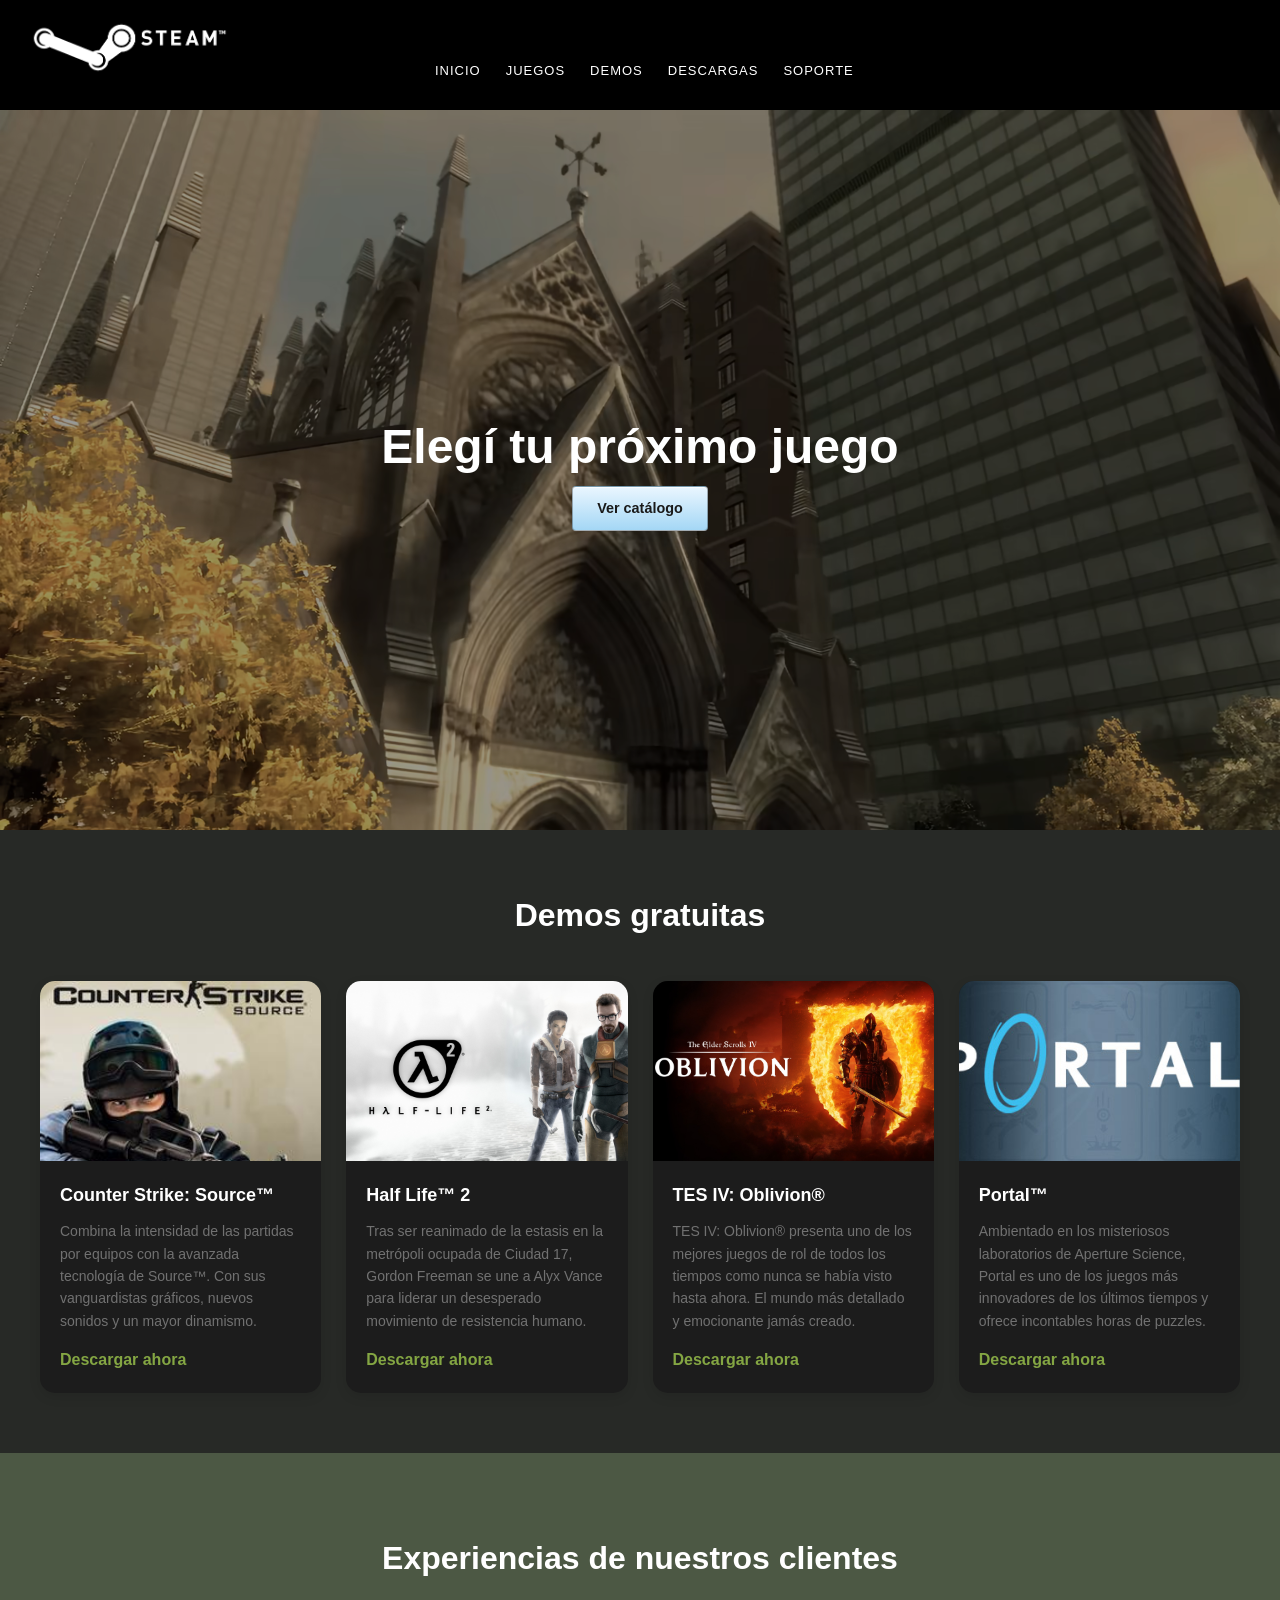
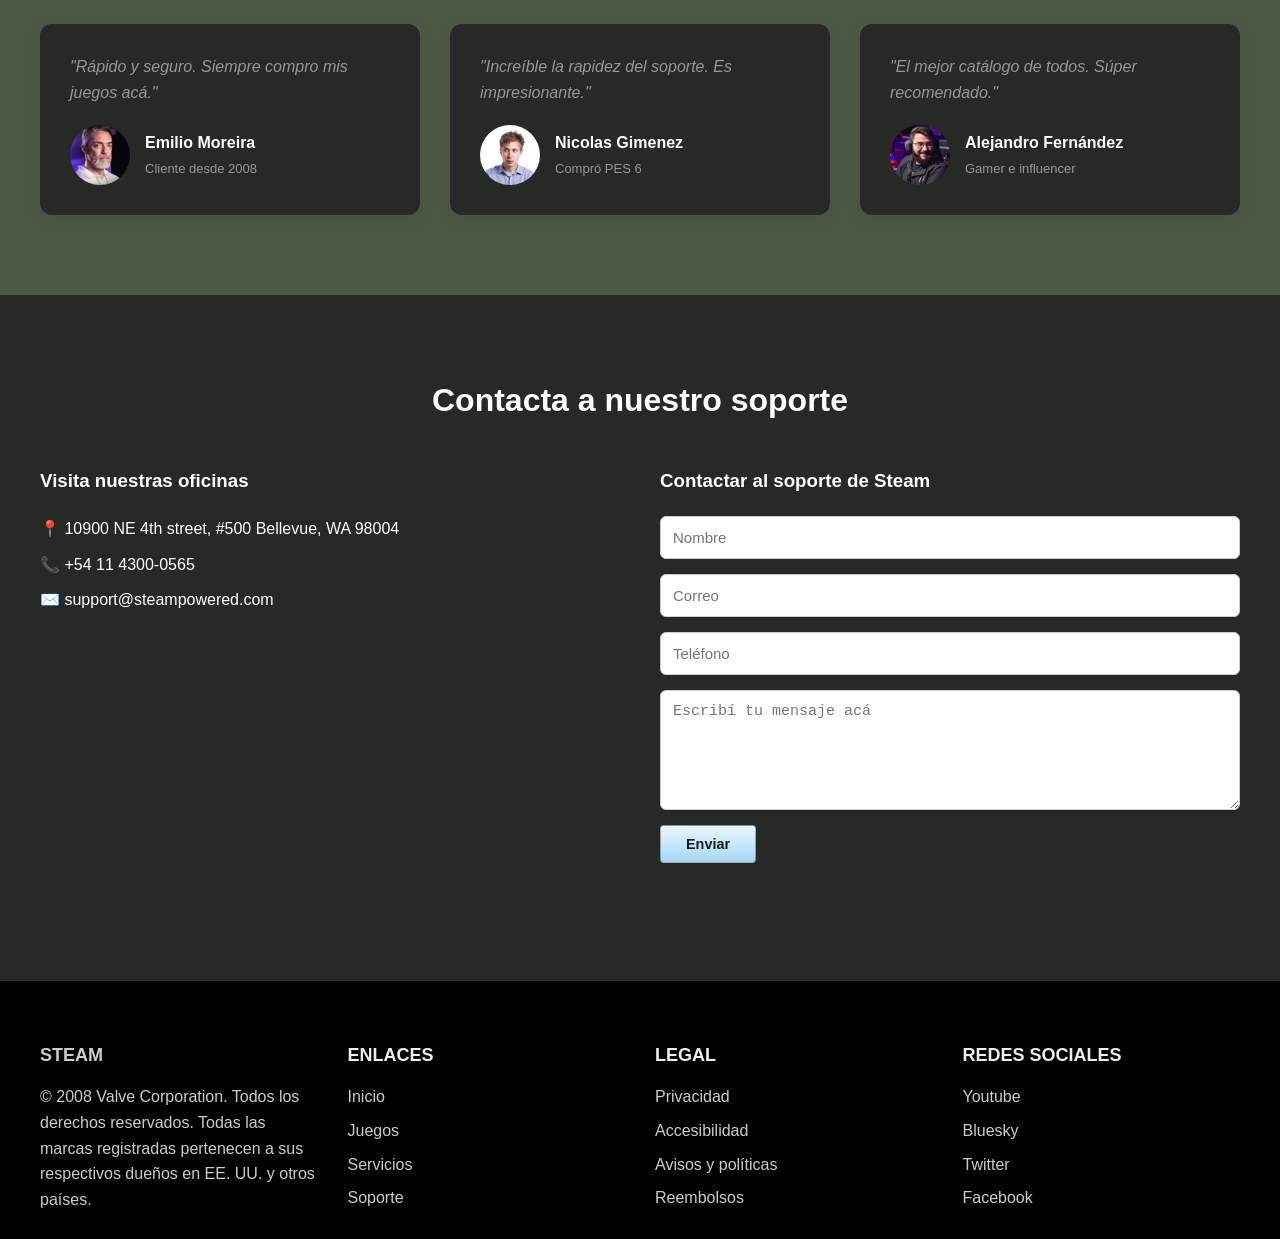
==== index.html @ 2b6a87e7 "first commit" ====
<!DOCTYPE html>
<html>

    <head>
        <meta charset="utf-8">
        <meta http-equiv="X-UA-Compatible" content="IE=edge">
        <title>Steam 2008</title>
        <meta name="description" content="">
        <meta name="viewport" content="width=device-width, initial-scale=1">
        <link rel="stylesheet" href="css/styles.css">
    </head>


    <body>

        <!-- Encabezado -->
        <header class="header">
            <h1 class="logo">
                <a href="index.html">
                    <img src="img/steam.png" alt="Logo de Steam">
                </a>
            </h1>

            <!-- Lista de navegación -->
            <nav class="nav">
                <ul>
                    <li><a href="index.html">Inicio</a></li>
                    <li><a href="juegos.html">Juegos</a></li>
                    <li><a href="#demos">Demos</a></li>
                    <li><a href="#descargas">Descargas</a></li>
                    <li><a href="#contacto">Soporte</a></li>
                </ul>
            </nav>
        </header>


        <main>

            <!-- Video principal -->
            <section class="trailergta" id="trailergta">
                <video autoplay muted loop playsinline class="trailergta-video">
                    <source src="video/gtaiv.mp4" type="video/mp4">
                    Tu navegador no soporta HTML5.
                </video>
                <div class="trailergta-content">
                    <h2>Elegí tu próximo juego</h2>
                    <a href="juegos.html" class="btn">Ver catálogo</a>
                </div>
            </section>

            <!-- Sección "Demos" -->
            <section class="steam-section" id="demos">
                <h2 class="section-title">Demos gratuitas</h2>
                <div class="cards-container">
                    <!-- Card 1 -->
                    <div class="card">
                        <img src="img/cssou.png" alt="Counter Strike: Source">
                        <div class="card-content">
                            <h3>Counter Strike: Source™</h3>
                            <p>Combina la intensidad de las partidas por equipos con la avanzada tecnología de Source™. Con sus vanguardistas gráficos, nuevos sonidos y un mayor dinamismo.</p>
                            <a href="#cssource">Descargar ahora</a>
                        </div>
                    </div>
                    <!-- Card 2 -->
                    <div class="card">
                        <img src="img/halflife2.png" alt="Half Life 2">
                        <div class="card-content">
                            <h3>Half Life™ 2</h3>
                            <p>Tras ser reanimado de la estasis en la metrópoli ocupada de Ciudad 17, Gordon Freeman se une a Alyx Vance para liderar un desesperado movimiento de resistencia humano.</p>
                            <a href="#halflife2">Descargar ahora</a>
                        </div>
                    </div>
                    <!-- Card 3 -->
                    <div class="card">
                        <img src="img/oblivion.png" alt="The Elder Scrolls IV: Oblivion">
                        <div class="card-content">
                            <h3>TES IV: Oblivion®</h3>
                            <p>TES IV: Oblivion® presenta uno de los mejores juegos de rol de todos los tiempos como nunca se había visto hasta ahora. El mundo más detallado y emocionante jamás creado.</p>
                            <a href="#oblivion">Descargar ahora</a>
                        </div>
                    </div>
                    <!-- Card 4 -->
                    <div class="card">
                        <img src="img/portal.png" alt="Portal">
                        <div class="card-content">
                            <h3>Portal™</h3>
                            <p>Ambientado en los misteriosos laboratorios de Aperture Science, Portal es uno de los juegos más innovadores de los últimos tiempos y ofrece incontables horas de puzzles. </p>
                            <a href="#portal">Descargar ahora</a>
                        </div>
                    </div>
                </div>
            </section>

            <!-- Sección "Reseñas" -->
            <section class="resenias-section" id="resenias-section">
                <h2 class="section-title">Experiencias de nuestros clientes</h2>
                <div class="resenias-container">
                    <!-- Reseña 1 -->
                    <div class="resenia-card">
                        <p class="resenia-text">
                            "Rápido y seguro. Siempre compro mis juegos acá."
                        </p>
                        <div class="resenia-author">
                            <img src="img/emilio.png" alt="Cliente 1">
                            <div>
                                <h4>Emilio Moreira</h4>
                                <span>Cliente desde 2008</span>
                            </div>
                        </div>
                    </div>
                    <!-- Reseña 2 -->
                    <div class="resenia-card">
                        <p class="resenia-text">
                            "Increíble la rapidez del soporte. Es impresionante."
                        </p>
                        <div class="resenia-author">
                            <img src="img/man.png" alt="Cliente 2">
                            <div>
                                <h4>Nicolas Gimenez</h4>
                                <span>Compró PES 6</span>
                            </div>
                        </div>
                    </div>
                    <!-- Reseña 3 -->
                    <div class="resenia-card">
                        <p class="resenia-text">
                            "El mejor catálogo de todos. Súper recomendado."
                        </p>
                        <div class="resenia-author">
                            <img src="img/alex.png" alt="Cliente 3">
                            <div>
                                <h4>Alejandro Fernández</h4>
                                <span>Gamer e influencer</span>
                            </div>
                        </div>
                    </div>
                </div>
            </section>

            <!-- Sección "Contacto" -->
            <section class="contacto-section" id="contacto">
                <h2 class="section-title">Contacta a nuestro soporte</h2>
                <div class="contacto-container">
                    <div class="contacto-info">
                        <h3>Visita nuestras oficinas</h3>
                        <p>📍 10900 NE 4th street, #500 Bellevue, WA 98004</p>
                        <p>📞 +54 11 4300-0565</p>
                        <p>✉️ support@steampowered.com</p>
                        <iframe src="https://www.google.com/maps/embed?pb=!1m18!1m12!1m3!1d2689.6180397814396!2d-122.1944736!3d47.6141163!2m3!1f0!2f0!3f0!3m2!1i1024!2i768!4f13.1!3m3!1m2!1s0x54906c88328527ff%3A0x90a2f44c2fe82c11!2s10900%20NE%204th%20St%20Unit%20500%2C%20Bellevue%2C%20WA%2098004%2C%20EE.%20UU.!5e0!3m2!1ses!2sar!4v1777918383799!5m2!1ses!2sar" width="600" height="450" style="border:0;" allowfullscreen="" loading="lazy" referrerpolicy="no-referrer-when-downgrade"></iframe>
                    </div>
                    <!-- Formulario -->
                    <div class="contacto-form">
                        <h3>Contactar al soporte de Steam</h3>
                        <form>
                            <input type="text" placeholder="Nombre" required>
                            <input type="email" placeholder="Correo" required>
                            <input type="tel" placeholder="Teléfono">
                            <textarea placeholder="Escribí tu mensaje acá" required></textarea>
                            <button type="submit" class="btn">Enviar</button>
                        </form>
                    </div>
                </div>
            </section>

        </main>


        <footer class="footer">

            <div class="footer-container">
                <!-- Columna 1 -->
                <div class="footer-box">
                    <a href="index.html"><h3>STEAM</h3></a>
                    <p>© 2008 Valve Corporation. Todos los derechos reservados. Todas las marcas registradas pertenecen a sus respectivos dueños en EE. UU. y otros países.</p>
                </div>

                <!-- Columna 2 -->
                <div class="footer-box">
                    <h3>ENLACES</h3>
                    <ul>
                        <li><a href="index.html">Inicio</a></li>
                        <li><a href="juegos.html">Juegos</a></li>
                        <li><a href="#servicios">Servicios</a></li>
                        <li><a href="#contacto">Soporte</a></li>
                    </ul>
                </div>

                <!-- Columna 3 -->
                <div class="footer-box">
                    <h3>LEGAL</h3>
                    <ul>
                        <li><a href="#privacidad">Privacidad</a></li>
                        <li><a href="#accesibilidad">Accesibilidad</a></li>
                        <li><a href="#politicas">Avisos y políticas</a></li>
                        <li><a href="#reembolsos">Reembolsos</a></li>
                    </ul>
                </div>

                <!-- Columna 4 -->
                <div class="footer-box">
                    <h3>REDES SOCIALES</h3>
                    <ul>
                        <li><a href="https://www.youtube.com/@Steam">Youtube</a></li>
                        <li><a href="https://bsky.app/profile/steampowered.com">Bluesky</a></li>
                        <li><a href="https://twitter.com/steam">Twitter</a></li>
                        <li><a href="https://www.facebook.com/Steam/">Facebook</a></li>
                    </ul>
                </div>
            </div>

        </footer>

    </body>

</html>
---- css/styles.css ----
/* Reseteo */
* {
    margin: 0;
    padding: 0;
    box-sizing: border-box;
}


body {
    margin: 0;
    font-family: Arial, Helvetica, sans-serif;
    line-height: 1.6;
    background-color: #4c5844;
    color: #ffffff;
}


.container {
width: 90%;
max-width: 1200px;
margin: auto;
}


/* Header */
.header {
    background: #000000;
    color: #fff;
    padding: 20px 0;

    display: flex;
    align-items: center;
    gap: 40px;
}


.header h1 {
margin: 0px;
margin-left: 30px;
}

.nav {
    flex: 1;
    display: flex;
    justify-content: center;
    margin-top: 30px;
    margin-right: 260px;
}

.nav ul {
    display: flex;
    gap: 25px;
    margin: 0;
    padding: 0;
    list-style: none;
}

.nav a {
    color: #fff;
    text-decoration: none;
    text-transform: uppercase;
    font-size: 13px;
    letter-spacing: 1px;
}

.logo img {
    height: 55px;
    width: auto;
}


/* Video principal */
.trailergta {
    position: relative;
    height: 80vh;
    overflow: hidden;
}

.trailergta-video {
    position: absolute;
    top: 0;
    left: 0;
    width: 100%;
    height: 100%;
    object-fit: cover;
}

.trailergta-content {
    position: relative;
    z-index: 2;
    height: 100%;

    display: flex;
    flex-direction: column;
    justify-content: center;
    align-items: center;

    text-align: center;
    color: white;
    background: rgba(0, 0, 0, 0.4);
}

.trailergta-content h2 {
    font-size: 3rem;
}

.trailergta-content p {
    margin: 15px 0;
}


/* Boton */
.btn {
    display: inline-block;
    padding: 10px 24px;

    background: linear-gradient(to top, #a4d7f5, #eaf6ff);
    color: #1a1a1a;

    font-size: 0.9rem;
    font-weight: bold;
    text-decoration: none;

    border-radius: 4px;
    border: 1px solid rgba(0, 0, 0, 0.3);

    box-shadow: inset 0 1px 0 rgba(255,255,255,0.7);

    transition: all 0.2s ease;
}


.btn:hover {
    background: linear-gradient(to top, #8ecdf0, #dff3ff);
}


.btn:active {
    background: linear-gradient(to top, #7fc4eb, #d0ecff);
}


/* Seccion Productos / Juegos / Catálogo */
.store {
    flex: 1;
    min-height: 72vh;
    background: #4c5844;
    padding: 63px;
    display: flex;
    align-items: flex-start;
}

.store-container {
    flex: 1;
    width: 100%;
    max-width: 1500px;
    margin: 0 auto;
    background: #232323;
    padding: 20px;
    display: grid;
    grid-template-columns: 250px 1fr;
    gap: 20px;
    box-shadow: 0 0 25px rgba(0,0,0,0.7);
}

/* Sidebar */
.sidebar {
    color: #c6d4df;
}

.sidebar ul {
    list-style: none;
    padding: 0;
}

.sidebar li {
    margin: 10px 0;
}

.sidebar a {
    color: #61c5ff;
    text-decoration: none;
}

.sidebar a:hover {
    text-decoration: underline;
}

/* Barra de busqueda*/
.search-box {
    display: flex;
    margin-bottom: 20px;
}

.search-box input {
    flex: 1;
    padding: 6px;
    background: #111;
    border: 1px solid #555;
    color: #ccc;
}

.search-box button {
    padding: 6px 10px;
    background: #333;
    border: 1px solid #555;
    color: #fff;
    cursor: pointer;
}

/* Banner */
.banner {
    grid-column: 1 / -1;
    width: 100%;
}

.banner img {
    width: 100%;
    display: block;
}

/* Slide */
.slider {
    display: flex;
    align-items: center;
    justify-content: space-between;
}

.slide {
    width: 100%;
    max-width: 1280px;
    margin: auto;
    text-align: center;
}

.slide img {
    width: 100%;
    height: 720px;
    object-fit: contain;
}

/* Info juegos*/
.info h2 {
    margin-top: 0px;
    font-size: 25px;
}

.price {
    color: #a4d007;
    font-weight: bold;
    font-size: 25px;
    text-align: center;
}

/* Botones juegos.html*/
.prev, .next {
    background: #000;
    color: #fff;
    border: none;
    padding: 10px;
    cursor: pointer;
}


/* Seccion Demos */
.steam-section {
    padding: 60px 40px;
    background-color: #272926;
}

.section-title {
    text-align: center;
    font-size: 32px;
    margin-bottom: 40px;
    font-weight: bold;
}

.cards-container {
    display: flex;
    flex-wrap: wrap;
    gap: 25px;
    justify-content: center;
    align-items: stretch;
}

.card {
    display: flex;
    flex-direction: column;
    flex: 1 1 250px;
    max-width: 300px;
    background: #1c1c1c;
    border-radius: 15px;
    overflow: hidden;
    box-shadow: 0 4px 12px rgba(0,0,0,0.1);
    transition: transform 0.3s ease;
}

.card:hover {
    transform: translateY(-8px);
}

.card img {
    width: 100%;
    height: 180px;
    object-fit: cover;
}

.card-content {
    padding: 20px;
    flex-grow: 1;
}

.card-content h3 {
    font-size: 18px;
    margin-bottom: 10px;
}

.card-content p {
    font-size: 14px;
    color: #717171;
    margin-bottom: 15px;
}

.card-content a {
    color: #84a643;
    font-weight: bold;
    text-decoration: none;
}

.card-content a:hover {
    text-decoration: underline;
}


/* Reseñas */
.resenias-section {
    padding: 80px 20px;
}

.resenias-container {
    max-width: 1200px;
    margin: auto;
    display: grid;
    grid-template-columns: repeat(3, 1fr);
    gap: 30px;
}

.resenia-card {
    background: #272926;
    padding: 30px;
    border-radius: 12px;
    box-shadow: 0 4px 15px rgba(0,0,0,0.08);
    transition: transform 0.3s ease;
}

.resenia-card:hover {
    transform: translateY(-5px);
}

.resenia-text {
    font-style: italic;
    margin-bottom: 20px;
    color: #979797;
    line-height: 1.6;
}

.resenia-author {
    display: flex;
    align-items: center;
    gap: 15px;
}

.resenia-author img {
    width: 60px;
    height: 60px;
    border-radius: 50%;
    object-fit: cover;
}

.resenia-author h4 {
    margin: 0;
    font-size: 16px;
}

.resenia-author span {
    font-size: 13px;
    color: #979797;
}


/* Contacto */
.contacto-section {
    padding: 80px 20px;
    background-color: #272926;
}

.contacto-container {
    max-width: 1200px;
    margin: auto;

    display: grid;
    grid-template-columns: 1fr 1fr;
    gap: 40px;
}


/* Info */
.contacto-info h3,
.contacto-form h3 {
    margin-bottom: 20px;
}

.contacto-info p {
    margin: 10px 0;
    color: #fff;
}

.contacto-info iframe {
    width: 100%;
    height: 250px;
    border: none;
    margin-top: 20px;
    border-radius: 10px;
}


/* Form */
.contacto-form form {
    display: flex;
    flex-direction: column;
    gap: 15px;
}

.contacto-form input,
.contacto-form textarea {
    padding: 12px;
    border: 1px solid #ccc;
    border-radius: 6px;
    font-size: 15px;
    width: 100%;
}

.contacto-form textarea {
    resize: vertical;
    min-height: 120px;
}

.contacto-form button {
    width: fit-content;
    padding: 10px 25px;
    cursor: pointer;
}


/* Media queries seccion contacto o soporte */
@media (max-width: 900px) {

    .contacto-container {
        grid-template-columns: 1fr;
    }

    .contacto-section {
        padding: 60px 15px;
    }

}

@media (max-width: 480px) {

    .contacto-info iframe {
        height: 200px;
    }

    .contacto-form input,
    .contacto-form textarea {
        font-size: 14px;
    }

    .contacto-form button {
        width: 100%;
    }

}


/* Footer */
.footer {
    background-color: #000;
    color: #eee;
    padding: 60px 20px 20px;
}

.footer-container {
    max-width: 1200px;
    margin: auto;

    display: grid;
    grid-template-columns: repeat(4, 1fr);
    gap: 30px;
}


/* Columnas */
.footer-box h3 {
    margin-bottom: 15px;
    font-size: 18px;
}

.footer-box p {
    line-height: 1.6;
    color: #ccc;
}


/* Links */
.footer-box ul {
    list-style: none;
    padding: 0;
}

.footer-box ul li {
    margin-bottom: 8px;
}

.footer-box a {
    color: #ccc;
    text-decoration: none;
    transition: 0.3s;
}


/* Redes */
.social-links {
    display: flex;
    flex-direction: column;
    gap: 8px;
}


.footer-bottom {
    border-top: 1px solid #333;
    margin-top: 40px;
    padding-top: 20px;
    text-align: center;
    font-size: 14px;
    color: #aaa;
}


/* Responsive footer */
@media (max-width: 900px) {

    .footer-container {
        grid-template-columns: repeat(2, 1fr);
    }

}

@media (max-width: 500px) {

    .footer-container {
        grid-template-columns: 1fr;
        text-align: center;
    }

    .social-links {
        align-items: center;
    }

}
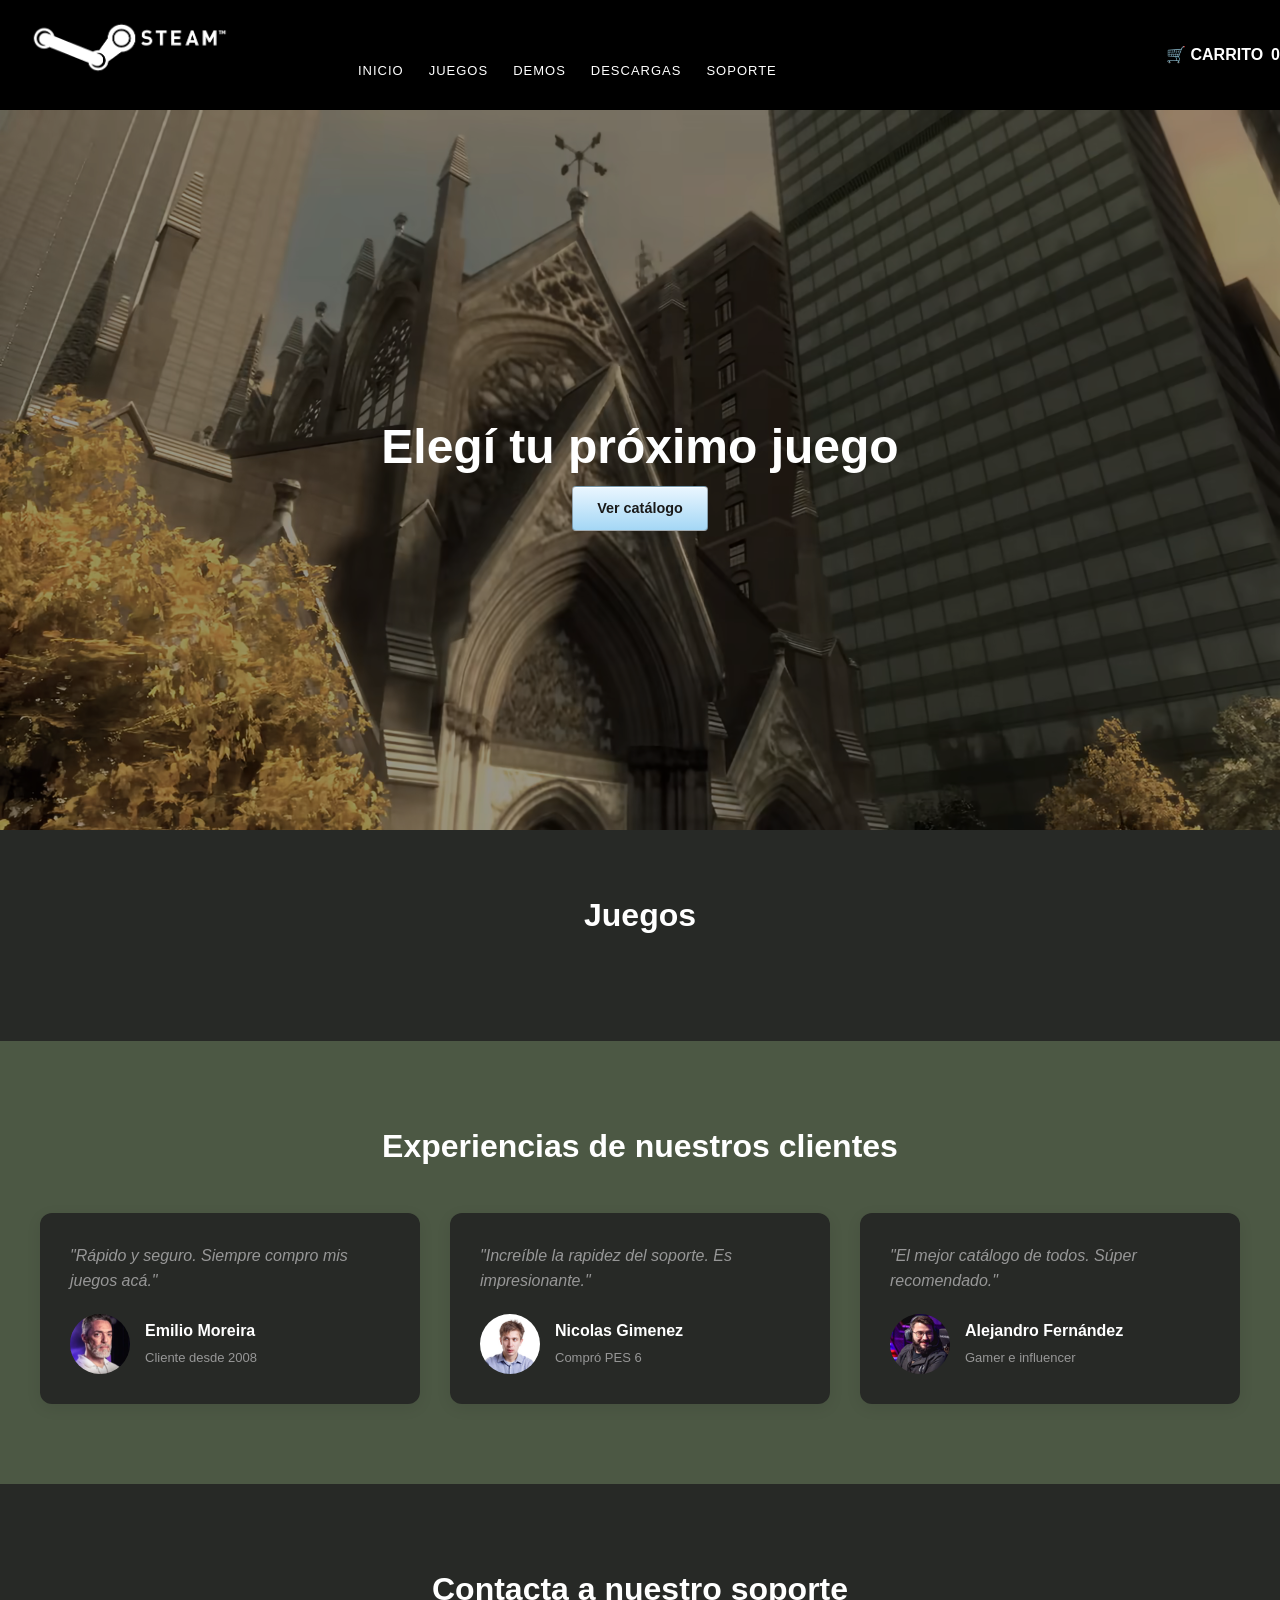
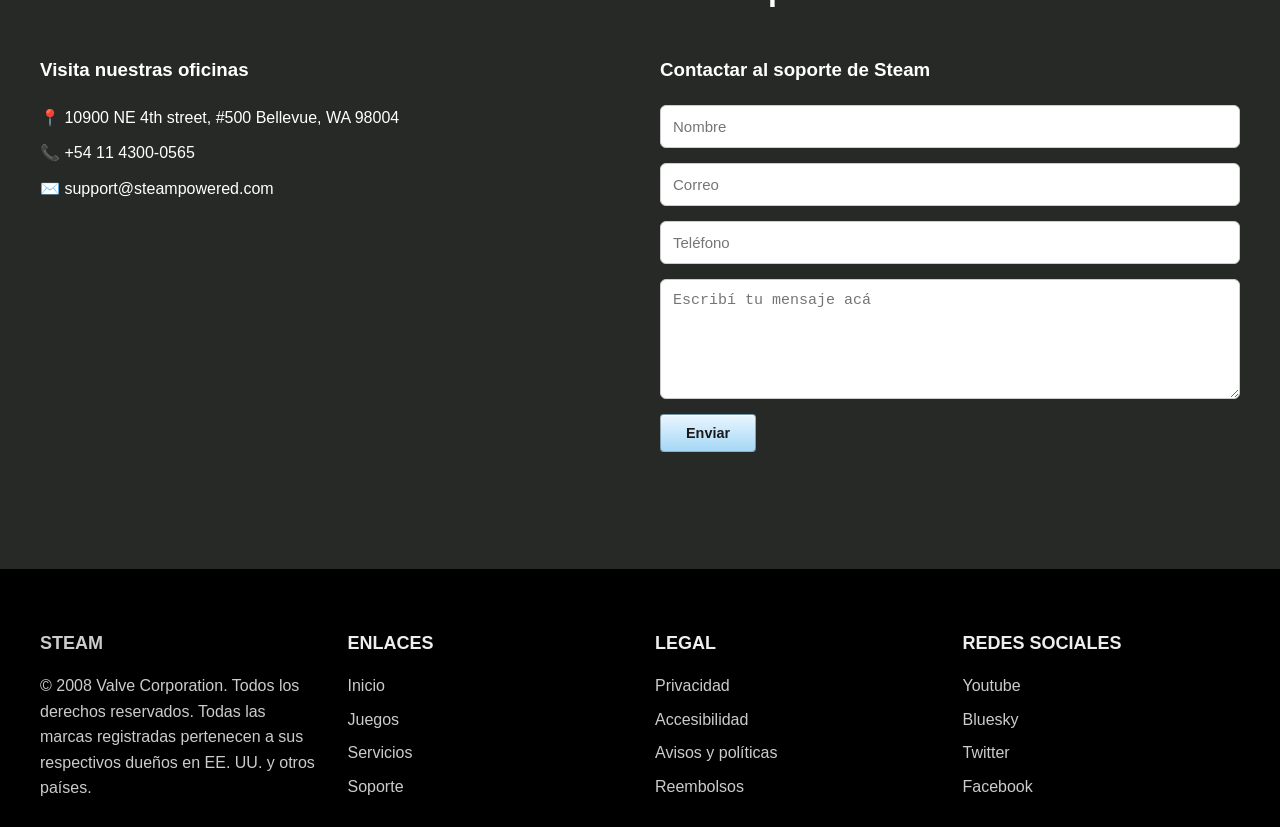
==== commit 7ec52c53: "Actualización proyecto final" ====
--- a/index.html
+++ b/index.html
@@ -4,12 +4,13 @@
     <head>
         <meta charset="utf-8">
         <meta http-equiv="X-UA-Compatible" content="IE=edge">
-        <title>Steam 2008</title>
-        <meta name="description" content="">
+        <title>Steam 2008 | Tienda de videojuegos </title>
+        <meta name="description" content="Steam 2008 es una tienda online basada en la página original de Steam de esos años, utilizando un estilo retro y nostálgico.">
+        <meta name="keywords" content="Steam, videojuegos, tienda, juegos PC, gta, cs, gaming">
+        <meta name="author" content="505rama">
         <meta name="viewport" content="width=device-width, initial-scale=1">
         <link rel="stylesheet" href="css/styles.css">
     </head>
-
 
     <body>
 
@@ -31,8 +32,23 @@
                     <li><a href="#contacto">Soporte</a></li>
                 </ul>
             </nav>
+
+            <div class="cart" id="cart-button">
+                🛒 CARRITO<span id="cart-count">0</span>
+            </div>
         </header>
 
+        <!-- Sección "Carrito" -->
+        <aside id="cart-container" class="cart-sidebar">
+            <div class="cart-header">
+                <h3>Carrito</h3>
+                <button id="close-cart">✖</button>
+            </div>
+            <div id="cart-items"></div>
+            <div class="cart-footer">
+                <p>Total: <span id="cart-total">$0</span></p>
+            </div>
+        </aside>
 
         <main>
 
@@ -48,46 +64,10 @@
                 </div>
             </section>
 
-            <!-- Sección "Demos" -->
+            <!-- Sección "Juegos index" -->
             <section class="steam-section" id="demos">
-                <h2 class="section-title">Demos gratuitas</h2>
-                <div class="cards-container">
-                    <!-- Card 1 -->
-                    <div class="card">
-                        <img src="img/cssou.png" alt="Counter Strike: Source">
-                        <div class="card-content">
-                            <h3>Counter Strike: Source™</h3>
-                            <p>Combina la intensidad de las partidas por equipos con la avanzada tecnología de Source™. Con sus vanguardistas gráficos, nuevos sonidos y un mayor dinamismo.</p>
-                            <a href="#cssource">Descargar ahora</a>
-                        </div>
-                    </div>
-                    <!-- Card 2 -->
-                    <div class="card">
-                        <img src="img/halflife2.png" alt="Half Life 2">
-                        <div class="card-content">
-                            <h3>Half Life™ 2</h3>
-                            <p>Tras ser reanimado de la estasis en la metrópoli ocupada de Ciudad 17, Gordon Freeman se une a Alyx Vance para liderar un desesperado movimiento de resistencia humano.</p>
-                            <a href="#halflife2">Descargar ahora</a>
-                        </div>
-                    </div>
-                    <!-- Card 3 -->
-                    <div class="card">
-                        <img src="img/oblivion.png" alt="The Elder Scrolls IV: Oblivion">
-                        <div class="card-content">
-                            <h3>TES IV: Oblivion®</h3>
-                            <p>TES IV: Oblivion® presenta uno de los mejores juegos de rol de todos los tiempos como nunca se había visto hasta ahora. El mundo más detallado y emocionante jamás creado.</p>
-                            <a href="#oblivion">Descargar ahora</a>
-                        </div>
-                    </div>
-                    <!-- Card 4 -->
-                    <div class="card">
-                        <img src="img/portal.png" alt="Portal">
-                        <div class="card-content">
-                            <h3>Portal™</h3>
-                            <p>Ambientado en los misteriosos laboratorios de Aperture Science, Portal es uno de los juegos más innovadores de los últimos tiempos y ofrece incontables horas de puzzles. </p>
-                            <a href="#portal">Descargar ahora</a>
-                        </div>
-                    </div>
+                <h2 class="section-title">Juegos</h2>
+                <div id="api-products" class="cards-container">
                 </div>
             </section>
 
@@ -210,6 +190,8 @@
 
         </footer>
 
+        <script src="js/script.js"></script>
+
     </body>
 
 </html>
--- a/css/styles.css
+++ b/css/styles.css
@@ -276,23 +276,27 @@
 }
 
 .cards-container {
-    display: flex;
-    flex-wrap: wrap;
-    gap: 25px;
-    justify-content: center;
-    align-items: stretch;
+    display: grid;
+    grid-template-columns: repeat(5, 1fr);
+    gap: 30px;
+    max-width: 1400px;
+    margin: 0 auto;
 }
 
 .card {
     display: flex;
     flex-direction: column;
-    flex: 1 1 250px;
-    max-width: 300px;
+
+    width: 100%;
+    min-height: 370px;
+
     background: #1c1c1c;
     border-radius: 15px;
     overflow: hidden;
-    box-shadow: 0 4px 12px rgba(0,0,0,0.1);
-    transition: transform 0.3s ease;
+
+    box-shadow: 0 6px 18px rgba(0,0,0,.35);
+
+    transition: transform .25s ease;
 }
 
 .card:hover {
@@ -306,19 +310,26 @@
 }
 
 .card-content {
+    display: flex;
+    flex-direction: column;
+    flex: 1;
     padding: 20px;
-    flex-grow: 1;
 }
 
 .card-content h3 {
+    font-size: 20px;
+    line-height: 1.3;
+    margin-bottom: 12px;
+
+    height: 52px;
+    overflow: hidden;
+}
+
+.card-content p {
     font-size: 18px;
-    margin-bottom: 10px;
-}
-
-.card-content p {
-    font-size: 14px;
-    color: #717171;
-    margin-bottom: 15px;
+    font-weight: bold;
+    color: #a4d007;
+    margin-bottom: 18px;
 }
 
 .card-content a {
@@ -567,4 +578,110 @@
         align-items: center;
     }
 
+}
+
+/*Carrito*/
+.cart {
+    display: flex;
+    align-items: center;
+    gap: 8px;
+    color: white;
+    font-weight: bold;
+    margin-left: auto;
+}
+
+.cart-sidebar {
+    position: fixed;
+    right: -350px;
+    top: 0;
+    width: 350px;
+    height: 100vh;
+    background: #171a21;
+    color: white;
+    transition: right 0.3s ease;
+    padding: 15px;
+    display: flex;
+    flex-direction: column;
+    z-index: 9999;
+}
+
+.cart-sidebar.open {
+    right: 0;
+}
+
+.cart-header {
+    display: flex;
+    justify-content: space-between;
+    align-items: center;
+}
+
+.cart-item {
+    display: flex;
+    gap: 10px;
+    margin: 10px 0;
+    align-items: center;
+}
+
+.cart-item img {
+    width: 50px;
+    height: 50px;
+    object-fit: cover;
+}
+
+.cart-item button {
+    width: 32px;
+    height: 32px;
+    margin: 3px;
+    font-size: 18px;
+    font-weight: bold;
+    color: white;
+    background-color: #2a475e;
+    border: none;
+    border-radius: 4px;
+    cursor: pointer;
+    transition: background-color 0.2s ease;
+}
+
+.cart-item button:hover {
+    background-color: #66c0f4;
+    color: #171a21;
+}
+
+/* Botón Agregar al carrito */
+/* Botón Agregar al carrito */
+.add-btn {
+    display: inline-block;
+    width: 100%;
+    margin-top: 12px;
+    padding: 10px 24px;
+
+    background: linear-gradient(to top, #a4d7f5, #eaf6ff);
+    color: #1a1a1a;
+
+    font-size: 0.9rem;
+    font-weight: bold;
+    text-decoration: none;
+
+    border: 1px solid rgba(0, 0, 0, 0.3);
+    border-radius: 4px;
+
+    box-shadow: inset 0 1px 0 rgba(255,255,255,0.7);
+
+    cursor: pointer;
+    transition: all 0.2s ease;
+    margin-top: auto;
+}
+
+.add-btn:hover {
+    background: linear-gradient(to top, #8ecdf0, #dff3ff);
+    transform: translateY(-2px);
+}
+
+.add-btn:active {
+    background: linear-gradient(to top, #7fc4eb, #d0ecff);
+    transform: translateY(0);
+}
+
+.add-btn:focus {
+    outline: none;
 }
